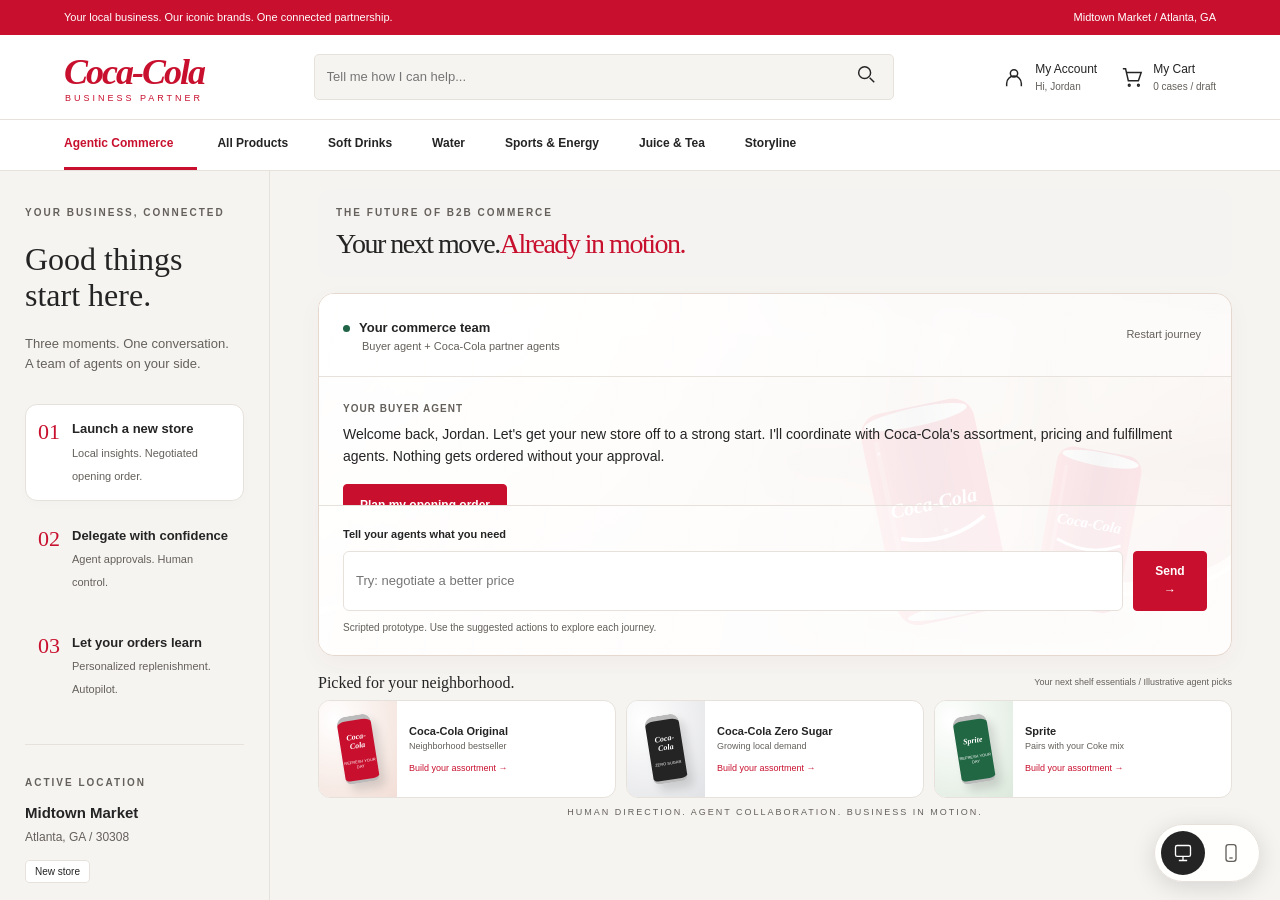
==== index.html @ 87eef121 "Separate home recommendations and soften conversation artwork" ====
<!doctype html>
<html lang="en">
<head>
  <meta charset="utf-8"><meta name="viewport" content="width=device-width, initial-scale=1">
  <title>Coca-Cola Inspired | The Conversational Storefront</title>
  <link rel="stylesheet" href="styles.css"><link rel="stylesheet" href="storefront.css?v=4"><link rel="stylesheet" href="home.css?v=8"><script src="catalog-data.js?v=6" defer></script><script src="storefront.js?v=7" defer></script><script src="app.js?v=8" defer></script>
</head>
<body class="conversation-page">
  <a class="skip" href="#main">Skip to conversation</a>
  <header id="storefront-header"></header>
  <div class="shell">
    <aside><p class="eyebrow">YOUR BUSINESS, CONNECTED</p><h2>Good things<br>start here.</h2><p class="muted">Three moments. One conversation.<br>A team of agents on your side.</p><nav aria-label="Demo journeys" id="journeys"></nav><div class="store"><span class="eyebrow">ACTIVE LOCATION</span><h3>Midtown Market</h3><p>Atlanta, GA / 30308</p><span class="tag">New store</span></div><button id="story-toggle" class="secondary">View storyboard</button><p class="disclaimer">Unofficial concept demo.<br>All data, agents and transactions are simulated. Not affiliated with Coca-Cola.</p></aside>
    <main id="main"><section class="intro"><div><p class="eyebrow">THE FUTURE OF B2B COMMERCE</p><h1>Your next move.<br><span>Already in motion.</span></h1><p>Your buyer agent and Coca-Cola's team work together.<br>You set the direction. They handle the details.</p></div><div class="hero-art" aria-hidden="true"><div class="can">Coca-Cola<small>ORIGINAL TASTE</small></div><div class="can zero">Coke<small>ZERO SUGAR</small></div></div></section><section id="storyboard" hidden></section><section class="conversation" aria-label="Commerce conversation"><div class="conversation-header"><div><span class="online" aria-hidden="true"></span><strong>Your commerce team</strong><small>Buyer agent + Coca-Cola partner agents</small></div><button class="text-button" id="reset">Restart journey</button></div><div id="messages" role="log" aria-label="Conversation messages" aria-live="polite" aria-relevant="additions"></div><form id="composer"><label for="prompt">Tell your agents what you need</label><div class="input-row"><input id="prompt" autocomplete="off" placeholder="Try: negotiate a better price" maxlength="500"><button type="submit" class="primary">Send <span aria-hidden="true">&rarr;</span></button></div><small>Scripted prototype. Use the suggested actions to explore each journey.</small></form></section><footer>HUMAN DIRECTION. AGENT COLLABORATION. BUSINESS IN MOTION.</footer></main>
  </div>
</body></html>
---- styles.css ----
:root{--dxp-g-brand:#c8102e;--dxp-g-brand-1:#a20d25;--dxp-g-brand-contrast:#fff;--dxp-g-root:#fff;--dxp-g-root-contrast:#242424;--dxp-g-neutral:#f6f4f1;--muted:#64605b;--line:#e6e1db;--green:#206346;--green-bg:#edf6ef;--amber:#805000;--amber-bg:#fff5df;--radius:12px;--space:24px}
*{box-sizing:border-box}body{margin:0;background:var(--dxp-g-neutral);color:var(--dxp-g-root-contrast);font-family:Arial,Helvetica,sans-serif;font-size:15px;line-height:1.55}button,input{font:inherit}button{cursor:pointer;min-height:44px}button:disabled{cursor:default;opacity:.6}button,a,input,summary{outline-offset:4px}*:focus-visible{outline:3px solid var(--dxp-g-brand)}[hidden]{display:none!important}header{height:96px;background:var(--dxp-g-root);border-bottom:1px solid var(--line);display:flex;align-items:center;justify-content:space-between;padding:0 5%}.brand{color:var(--dxp-g-brand);font:bold italic 36px Georgia,serif;text-decoration:none;letter-spacing:-2px}.brand span{display:block;font:9px Arial;letter-spacing:3px;text-align:center;margin-top:0}.header-note{color:var(--muted);font:italic 19px Georgia}.account{display:flex;align-items:center;gap:12px;font-size:13px}.account small{display:block;color:var(--muted)}.avatar{display:grid;place-items:center;width:40px;height:40px;border-radius:50%;background:var(--dxp-g-neutral);font-weight:bold}.shell{display:grid;grid-template-columns:270px minmax(0,1fr);max-width:1440px;margin:auto}aside{padding:42px 25px;border-right:1px solid var(--line)}.eyebrow{font-size:10px;font-weight:700;letter-spacing:2px;color:var(--muted)}aside h2{font:32px/1.15 Georgia;margin:20px 0}.muted{color:var(--muted);font-size:13px}nav{display:grid;gap:10px;margin:30px 0}.journey{background:transparent;border:1px solid transparent;border-radius:var(--radius);text-align:left;padding:14px 12px;display:flex;gap:12px;width:100%;color:var(--dxp-g-root-contrast)}.journey[aria-current="true"]{background:var(--dxp-g-root);border-color:var(--line);box-shadow:0 4px 12px #00000004}.journey .number{color:var(--dxp-g-brand);font:22px Georgia}.journey strong{font-size:13px;display:block}.journey small{font-size:11px;color:var(--muted)}.store{border-top:1px solid var(--line);padding:24px 0}.store h3{font-size:15px;margin:8px 0 0}.store p{font-size:12px;margin:4px 0 12px;color:var(--muted)}.tag{font-size:10px;padding:5px 9px;background:var(--dxp-g-root);border:1px solid var(--line);border-radius:4px}.disclaimer{font-size:10px;color:var(--muted);margin-top:26px}main{padding:36px 48px 20px;min-width:0}.intro{display:flex;justify-content:space-between;align-items:center;margin-bottom:28px;gap:20px}.intro h1{font:46px/1.08 Georgia;letter-spacing:-1.5px;margin:14px 0}.intro h1 span{color:var(--dxp-g-brand)}.intro p:not(.eyebrow){color:var(--muted);font-size:13px}.hero-art{display:flex;align-items:center;padding:20px 15px;min-width:200px}.can{background:var(--dxp-g-brand);width:85px;height:155px;border-radius:18px 18px 22px 22px;color:white;transform:rotate(-12deg);box-shadow:inset 7px 0 14px #ffffff30,inset -9px 0 14px #00000025,0 15px 20px #00000015;border-top:8px solid #c9c9c9;border-bottom:5px solid #b7b7b7;display:flex;flex-direction:column;justify-content:center;text-align:center;font:bold italic 21px Georgia;letter-spacing:-1px}.can small{font:7px Arial;letter-spacing:1px;margin-top:15px}.can.zero{background:#232323;transform:rotate(10deg);margin-left:10px;height:140px}.conversation{background:var(--dxp-g-root);border:1px solid var(--line);border-radius:16px;overflow:hidden;box-shadow:0 8px 30px #00000003}.conversation-header{display:flex;justify-content:space-between;align-items:center;padding:19px 24px;border-bottom:1px solid var(--line);gap:10px}.conversation-header strong{font-size:13px}.conversation-header small{display:block;margin-left:19px;font-size:11px;color:var(--muted)}.online{display:inline-block;width:7px;height:7px;background:var(--green);border-radius:50%;margin-right:9px}.text-button{border:0;background:transparent;color:var(--muted);font-size:11px}#messages{padding:24px;min-height:280px;display:grid;gap:20px}.message{max-width:100%;font-size:14px}.sender{font-size:10px;letter-spacing:1px;text-transform:uppercase;font-weight:bold;color:var(--muted);margin-bottom:8px}.message p{margin:0 0 12px}.message.user{justify-self:end;max-width:85%;padding:14px 18px;background:var(--dxp-g-neutral);border-radius:12px 12px 0 12px}.message.user p{margin:0}.agent-mark{color:var(--dxp-g-brand)}details{border:1px solid var(--line);border-radius:8px;margin:12px 0;background:var(--dxp-g-neutral);font-size:12px}summary{cursor:pointer;padding:12px 15px;font-weight:bold;min-height:44px}.exchange{padding:12px 15px;border-top:1px solid var(--line)}.exchange strong{display:block;color:var(--dxp-g-brand);font-size:10px;letter-spacing:.5px}.card{border:1px solid var(--line);border-radius:var(--radius);padding:20px;margin-top:12px}.card h3{font:23px Georgia;margin:0 0 6px}.card .sub{font-size:11px;color:var(--muted);margin-bottom:16px}.product{display:grid;grid-template-columns:36px 1fr auto;gap:12px;align-items:center;padding:12px 0;border-bottom:1px solid var(--line)}.mini-can{width:25px;height:40px;background:var(--dxp-g-brand);border-radius:5px;border-top:3px solid #c9c9c9;color:white;font:bold italic 8px Georgia;display:grid;place-items:center}.mini-can.black{background:#232323}.mini-can.green{background:#267447}.mini-can.orange{background:#bc5100}.product strong{font-size:12px}.product small{display:block;font-size:11px;color:var(--muted)}.price{font-size:12px;text-align:right}.total{display:flex;justify-content:space-between;padding:16px 0 0;font-weight:bold}.actions{display:flex;gap:8px;flex-wrap:wrap;margin-top:16px}.primary,.secondary{padding:10px 16px;border-radius:4px;font-size:12px;font-weight:bold}.primary{background:var(--dxp-s-button-color-background,var(--dxp-g-brand));color:var(--dxp-g-brand-contrast);border:1px solid var(--dxp-g-brand)}.primary:hover{background:var(--dxp-g-brand-1)}.secondary{background:var(--dxp-g-root);border:1px solid var(--line);color:var(--dxp-g-root-contrast)}.status{padding:14px;background:var(--green-bg);color:var(--green);border-radius:8px;font-size:12px;margin-top:12px}.status.warning{background:var(--amber-bg);color:var(--amber)}.facts{display:grid;grid-template-columns:1fr 1fr;gap:12px;margin:15px 0}.facts div{background:var(--dxp-g-neutral);padding:12px;border-radius:6px;font-size:12px}.facts small{display:block;color:var(--muted);font-size:10px}#composer{padding:20px 24px;border-top:1px solid var(--line)}#composer label{font-size:11px;font-weight:bold;display:block;margin-bottom:8px}.input-row{display:flex;gap:10px}input{width:100%;min-width:0;padding:12px;border:1px solid var(--line);border-radius:6px;font-size:13px}#composer small{display:block;font-size:10px;color:var(--muted);margin-top:9px}footer{text-align:center;font-size:9px;letter-spacing:2px;color:var(--muted);padding:24px 0}.skip{position:absolute;top:-100px;background:white;padding:10px;z-index:2}.skip:focus{top:0}#storyboard{background:white;border:1px solid var(--line);padding:24px;border-radius:12px;margin-bottom:24px}#storyboard h2{font:28px Georgia;margin-top:0}#storyboard h3{color:var(--dxp-g-brand);font-size:15px}#storyboard li{font-size:13px;margin:8px 0}
@media(min-width:1400px){main{padding-right:70px;padding-left:70px}}@media(max-width:1000px){main{padding:28px 24px}.shell{grid-template-columns:220px minmax(0,1fr)}aside{padding:30px 18px}.intro h1{font-size:36px}.hero-art{min-width:150px}.can{width:65px;height:130px;font-size:17px}.can.zero{height:120px}}@media(max-width:700px){header{height:78px;padding:0 20px}.brand{font-size:28px}.header-note{display:none}.account{font-size:11px}.avatar{width:32px;height:32px}.shell{display:block}aside{padding:18px 20px;border-right:0;border-bottom:1px solid var(--line)}aside>h2,aside>.eyebrow,aside>.muted,.store,.disclaimer{display:none}nav{display:flex;margin:0 0 12px;gap:4px}.journey{padding:8px;gap:6px}.journey small{display:none}.journey strong{font-size:11px}.journey .number{font-size:18px}#story-toggle{min-height:32px;padding:5px 10px;font-size:10px}main{padding:24px 16px}.intro h1{font-size:34px}.intro p:not(.eyebrow){font-size:12px}.hero-art{display:none}#messages,.conversation-header,#composer{padding:16px}.card{padding:15px}.facts{grid-template-columns:1fr}.conversation-header small{font-size:9px}.product{gap:8px}.eyebrow{font-size:9px}footer{letter-spacing:1px}}
---- storefront.css ----
#storefront-header{display:block;height:auto;padding:0}.shop-announcement{padding:9px 5%;background:var(--dxp-g-brand);color:var(--dxp-g-brand-contrast);font-size:11px;display:flex;justify-content:space-between;gap:16px}.shop-header{display:flex;align-items:center;justify-content:space-between;gap:32px;padding:24px 5%}.shop-header .brand{flex-shrink:0}#catalog-search{display:flex;max-width:580px;flex:1;background:var(--dxp-g-neutral);border:1px solid var(--line);border-radius:5px}#catalog-search input{border:0;background:transparent}#catalog-search button{border:0;background:transparent;padding:8px 16px;color:var(--dxp-g-root-contrast)}.shop-tools{display:flex;gap:24px}.shop-tools button{display:flex;align-items:center;gap:10px;border:0;background:transparent;text-align:left;padding:0;color:var(--dxp-g-root-contrast);white-space:nowrap;font-size:12px}.shop-tools small{display:block;color:var(--muted);font-size:10px}.shop-nav{display:flex;flex-wrap:wrap;gap:0;margin:0;padding:0 5%;border-top:1px solid var(--line)}.shop-nav a,.shop-nav button{display:flex;align-items:center;min-height:50px;padding:12px 20px;border:0;border-bottom:3px solid transparent;background:transparent;color:var(--dxp-g-root-contrast);text-decoration:none;font-size:12px;font-weight:bold}.shop-nav a:first-child{padding-left:0;padding-right:24px}.shop-nav a[aria-current="page"]{border-bottom-color:var(--dxp-g-brand);color:var(--dxp-g-brand)}.shop-nav button:hover,.shop-nav a:hover{color:var(--dxp-g-brand)}.sr-only{position:absolute;width:1px;height:1px;padding:0;margin:-1px;overflow:hidden;clip-path:inset(50%);white-space:nowrap;border:0}.shop-dialog{border:1px solid var(--line);border-radius:12px;padding:24px;width:min(540px,calc(100% - 32px));max-height:85vh;color:var(--dxp-g-root-contrast)}.shop-dialog::backdrop{background:#0006}.dialog-close{float:right}.shop-dialog h2{font:28px Georgia;margin-right:80px}.shop-dialog p{border-bottom:1px solid var(--line);padding-bottom:12px;font-size:14px}.shop-dialog small{display:block;color:var(--muted);font-size:12px}.story-page{max-width:1050px;margin:auto;padding:48px 32px}.story-intro{max-width:740px;margin-bottom:48px}.story-intro h1{font:48px/1.1 Georgia;letter-spacing:-1px}.story-intro h1 span{color:var(--dxp-g-brand)}.story-intro>p:not(.eyebrow){color:var(--muted);max-width:650px}.story-link{display:inline-block;text-decoration:none;min-height:44px;margin-top:12px}.story-thread{display:grid;grid-template-columns:80px 1fr;gap:24px;padding:32px;background:var(--dxp-g-root);border:1px solid var(--line);border-radius:12px;margin-bottom:24px}.story-number{font:48px Georgia;color:var(--dxp-g-brand)}.story-thread h2{font:32px Georgia;margin:8px 0}.story-thread blockquote{margin:20px 0;padding-left:20px;border-left:3px solid var(--dxp-g-brand);font:italic 20px/1.5 Georgia}.story-thread li{margin:12px 0}.story-outcome{padding:16px;background:var(--green-bg);color:var(--green);font-size:13px}

/* Keep the storefront shell fixed while long conversations remain accessible. */
.conversation-page{height:100dvh;overflow:hidden;display:flex;flex-direction:column}
.conversation-page #storefront-header{flex-shrink:0}
.conversation-page .shell{flex:1;min-height:0;width:100%;margin:0 auto}
.conversation-page aside{overflow-y:auto;min-height:0;padding-top:24px}
.conversation-page main{display:flex;flex-direction:column;min-height:0;padding-top:18px;padding-bottom:12px}
.conversation-page .intro{flex-shrink:0;margin-bottom:16px}
.conversation-page .intro h1{font-size:32px;margin:8px 0}
.conversation-page .intro p{margin:6px 0}
.conversation-page .hero-art{padding:0 15px}
.conversation-page .can{height:100px;width:60px;font-size:16px}
.conversation-page .can.zero{height:90px}
.conversation-page .conversation{flex:1;min-height:0;display:flex;flex-direction:column}
.conversation-page .conversation-header,.conversation-page #composer{flex-shrink:0}
.conversation-page #messages{flex:1;min-height:0;overflow-y:auto;overscroll-behavior:contain;display:flex;flex-direction:column;scrollbar-gutter:stable}
.conversation-page .message{flex-shrink:0}
.conversation-page .message.user{align-self:flex-end}
.conversation-page footer{padding:8px 0;flex-shrink:0}
.conversation-page #storyboard{overflow-y:auto;max-height:35%;flex-shrink:0;margin-bottom:12px}
@media(max-width:700px){.conversation-page .shell{display:flex;flex-direction:column}.conversation-page aside{flex-shrink:0;padding:10px 16px;overflow:visible}.conversation-page main{flex:1;padding:12px 16px}.conversation-page .intro h1{font-size:24px}.conversation-page .intro h1 br{display:none}.conversation-page .intro p:not(.eyebrow){display:none}.conversation-page .intro{margin-bottom:10px}.conversation-page .shop-announcement{display:none}.conversation-page .shop-header{padding:10px 20px;gap:8px}.conversation-page .shop-nav{flex-wrap:nowrap;overflow-x:auto}.conversation-page .shop-nav a,.conversation-page .shop-nav button{white-space:nowrap;flex-shrink:0}.conversation-page #composer{padding:12px 16px}.conversation-page footer{display:none}}
@media(max-height:700px){.conversation-page .intro{display:none}.conversation-page aside>h2,.conversation-page aside>.muted{display:none}.conversation-page .conversation-header{padding-top:10px;padding-bottom:10px}.conversation-page #composer small{display:none}}
@media(max-width:1000px){.shop-header{gap:20px}.shop-tools{gap:16px}.shop-tools button span{display:none}.shop-nav a,.shop-nav button{padding:12px}.shop-header .brand{font-size:30px}}@media(max-width:700px){.shop-announcement{font-size:10px;padding:8px 20px}.shop-announcement span{display:none}.shop-header{padding:18px 20px;flex-wrap:wrap;gap:16px}.shop-header .brand{font-size:28px}.shop-tools{margin-left:auto}#catalog-search{order:3;flex-basis:100%;max-width:none}.shop-nav{padding:0 12px}.shop-nav a,.shop-nav button{font-size:11px;padding:10px;min-height:44px}.shop-nav a:first-child{padding-left:10px;padding-right:10px}.story-page{padding:28px 16px}.story-intro h1{font-size:36px}.story-thread{grid-template-columns:1fr;gap:4px;padding:24px}.story-number{font-size:34px}.story-thread h2{font-size:28px}.story-thread ol{padding-left:20px}}
---- home.css ----
.conversation-page main{position:relative;isolation:isolate}
.conversation-page main::before{content:none}
.conversation-page .intro{background:#f6f4f1ed;border-radius:12px;padding:10px 18px}
.conversation-page .intro h1{font-size:28px}
.conversation-page .shop-header{padding-top:16px;padding-bottom:16px}
.conversation-page .hero-art{display:none}
.conversation-page .intro h1 br{display:none}
.conversation-page .intro p:not(.eyebrow){display:none}
.conversation-page main{padding-bottom:72px}
.conversation-page .conversation{position:relative;isolation:isolate;background:transparent;border-color:#e5d8ce;box-shadow:0 8px 24px #4010200a}
.conversation-page .conversation::before{content:"";position:absolute;inset:0;z-index:-1;background:linear-gradient(100deg,rgba(255,255,255,.95),rgba(255,255,255,.87)),url("conversation-backdrop.svg?v=8") center/cover}
.conversation-page .conversation-header,.conversation-page #composer{background:#ffffff55}
.conversation-page .home-recommendations{flex-shrink:0;margin-top:18px;background:var(--dxp-g-neutral);padding:0;position:relative}
.recommendation-heading{display:flex;align-items:center;justify-content:space-between;gap:12px;margin-bottom:8px}
.recommendation-heading h2{font:16px Georgia;margin:0}
.recommendation-heading>span{font-size:9px;color:var(--muted)}
.recommendation-items{display:grid;grid-template-columns:repeat(3,minmax(0,1fr));gap:10px}
.home-product{display:flex;align-items:center;gap:12px;padding:0;background:var(--dxp-g-root);border:1px solid var(--line);border-radius:12px;color:var(--dxp-g-root-contrast);text-decoration:none;min-width:0;overflow:hidden}
.home-product .mini-can{flex-shrink:0}
.home-product strong{font-size:11px;display:block}
.home-product small{font-size:9px;color:var(--muted);display:block}
.home-product>span{margin-left:auto;color:var(--dxp-g-brand)}
.home-product:hover{border-color:var(--dxp-g-brand)}
.home-product-art{--drink:var(--dxp-g-brand);width:78px;min-width:78px;height:96px;display:grid;place-items:center;background:radial-gradient(ellipse at 20% 20%,#fff,#f2ded6);overflow:hidden}
.home-product-art.black{--drink:#242424;background:radial-gradient(ellipse at 20% 20%,#fff,#e1e2e5)}
.home-product-art.green{--drink:#226744;background:radial-gradient(ellipse at 20% 20%,#fff,#dce9dc)}
.home-drink{background:var(--drink);width:34px;height:68px;border-radius:9px 9px 6px 6px;border-top:5px solid #bbb;border-bottom:3px solid #bbb;transform:rotate(-9deg);box-shadow:5px 7px 10px #0002;display:flex;flex-direction:column;justify-content:center;text-align:center;color:white}
.home-drink>span{font:bold italic 8px Georgia}.home-drink>small{font:4px Arial;color:white;margin-top:9px}
.home-product-copy{padding:10px 8px 10px 0;min-width:0}
.home-product-copy>span{display:block;color:var(--dxp-g-brand);font-size:9px;margin-top:8px}
@media(max-width:1000px){.home-product-art{width:54px;min-width:54px;height:82px}.home-product{gap:8px}.home-product-copy>span{font-size:8px}}
@media(max-width:700px){.conversation-page main::before{content:none}.home-product{flex-direction:column;gap:0}.home-product-art{width:100%;height:48px}.home-drink{height:42px;width:23px;border-top-width:3px}.home-drink>span{font-size:6px}.home-drink>small{display:none}.home-product-copy{padding:7px 5px}.home-product-copy>span{font-size:8px;margin-top:4px}.conversation-page .home-recommendations{margin-top:12px}}
@media(max-height:650px){.home-product-art{height:40px}.home-product-copy>span{display:none}.home-drink{height:34px;width:22px}.conversation-page .home-recommendations{margin-top:8px}}
@media(max-width:700px){.conversation-page .shop-header{padding-top:8px;padding-bottom:8px}.conversation-page .intro{display:none}.conversation-page main{padding-bottom:58px}.home-product-art{height:38px}.home-product-copy>span{display:none}.home-product-copy{padding:5px}.conversation-page #composer small{display:none}}
@media(max-width:1000px){.recommendation-heading>span{display:none}.home-product small{display:none}.home-product{padding:8px;gap:6px}.home-product>span{display:none}}
@media(max-width:700px){.conversation-page main::before{inset:6px 10px 95px}.recommendation-heading h2{font-size:13px}.home-product strong{font-size:9px}.home-product .mini-can{width:18px;height:30px;font-size:6px}.recommendation-items{gap:5px}}
@media(max-height:650px){.home-product{padding:5px}.home-product .mini-can{height:24px}.recommendation-heading{margin-bottom:4px}.conversation-page #composer{padding-top:8px;padding-bottom:8px}}
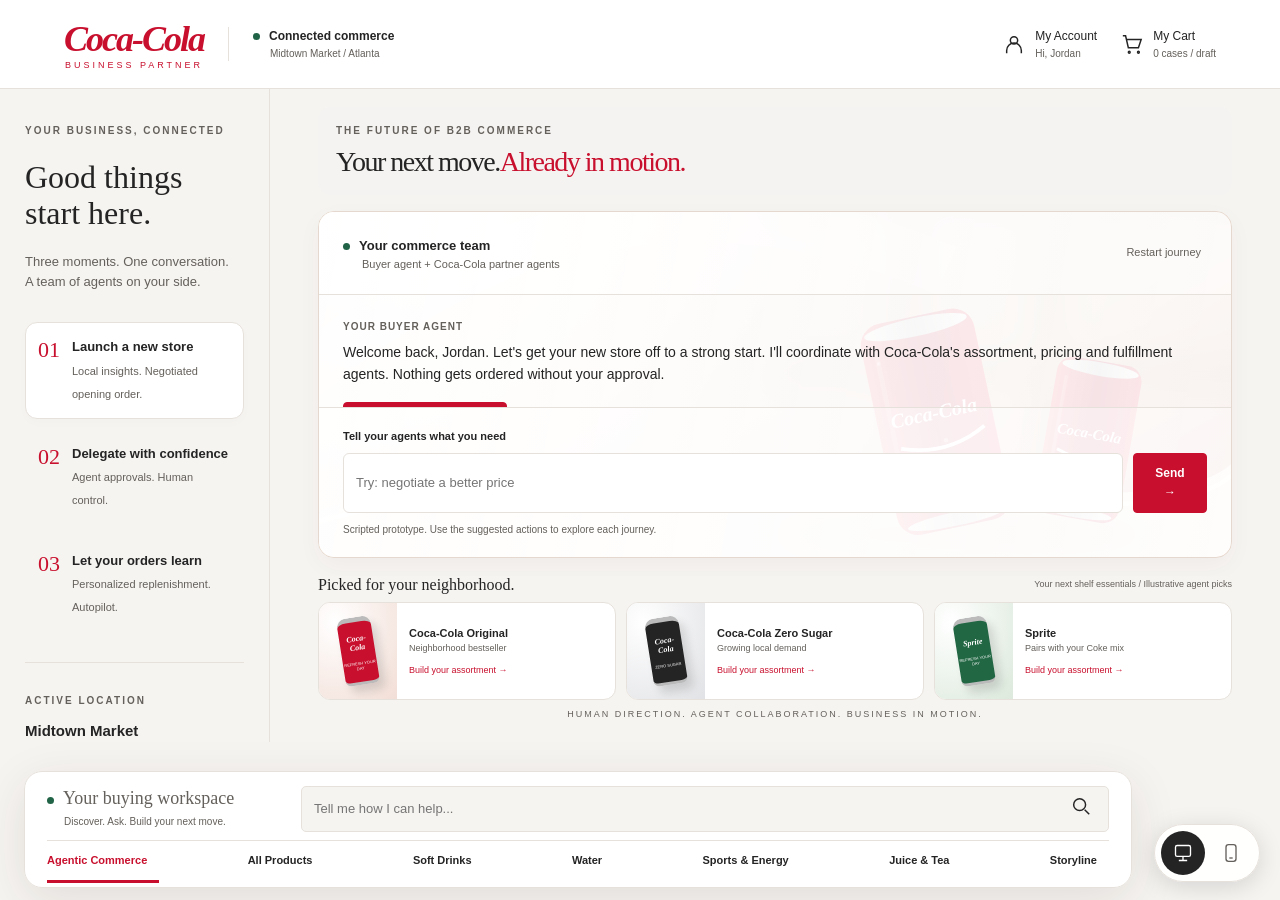
==== commit c90b02cb: "Move search and navigation into fixed future-commerce dock" ====
--- a/index.html
+++ b/index.html
@@ -3,7 +3,7 @@
 <head>
   <meta charset="utf-8"><meta name="viewport" content="width=device-width, initial-scale=1">
   <title>Coca-Cola Inspired | The Conversational Storefront</title>
-  <link rel="stylesheet" href="styles.css"><link rel="stylesheet" href="storefront.css?v=4"><link rel="stylesheet" href="home.css?v=8"><script src="catalog-data.js?v=6" defer></script><script src="storefront.js?v=7" defer></script><script src="app.js?v=8" defer></script>
+  <link rel="stylesheet" href="styles.css"><link rel="stylesheet" href="storefront.css?v=4"><link rel="stylesheet" href="home.css?v=8"><script src="catalog-data.js?v=6" defer></script><script src="storefront.js?v=9" defer></script><script src="app.js?v=8" defer></script>
 </head>
 <body class="conversation-page">
   <a class="skip" href="#main">Skip to conversation</a>
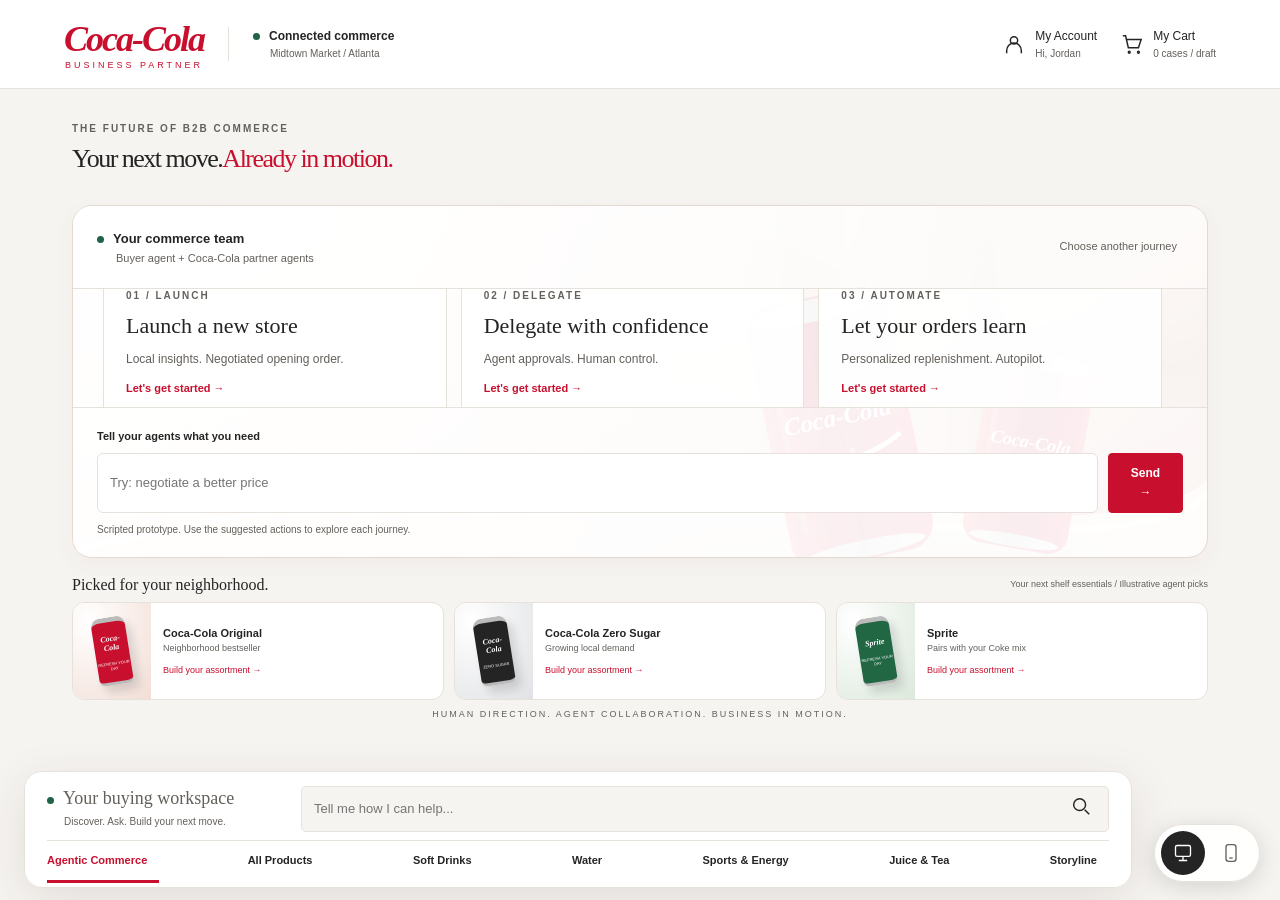
==== commit dd9a8555: "Move journey selection into conversation and remove left rail" ====
--- a/index.html
+++ b/index.html
@@ -3,13 +3,12 @@
 <head>
   <meta charset="utf-8"><meta name="viewport" content="width=device-width, initial-scale=1">
   <title>Coca-Cola Inspired | The Conversational Storefront</title>
-  <link rel="stylesheet" href="styles.css"><link rel="stylesheet" href="storefront.css?v=4"><link rel="stylesheet" href="home.css?v=8"><script src="catalog-data.js?v=6" defer></script><script src="storefront.js?v=9" defer></script><script src="app.js?v=8" defer></script>
+  <link rel="stylesheet" href="styles.css"><link rel="stylesheet" href="storefront.css?v=4"><link rel="stylesheet" href="home.css?v=8"><link rel="stylesheet" href="conversation-journeys.css?v=10"><script src="catalog-data.js?v=6" defer></script><script src="storefront.js?v=9" defer></script><script src="app.js?v=10" defer></script>
 </head>
 <body class="conversation-page">
   <a class="skip" href="#main">Skip to conversation</a>
   <header id="storefront-header"></header>
   <div class="shell">
-    <aside><p class="eyebrow">YOUR BUSINESS, CONNECTED</p><h2>Good things<br>start here.</h2><p class="muted">Three moments. One conversation.<br>A team of agents on your side.</p><nav aria-label="Demo journeys" id="journeys"></nav><div class="store"><span class="eyebrow">ACTIVE LOCATION</span><h3>Midtown Market</h3><p>Atlanta, GA / 30308</p><span class="tag">New store</span></div><button id="story-toggle" class="secondary">View storyboard</button><p class="disclaimer">Unofficial concept demo.<br>All data, agents and transactions are simulated. Not affiliated with Coca-Cola.</p></aside>
     <main id="main"><section class="intro"><div><p class="eyebrow">THE FUTURE OF B2B COMMERCE</p><h1>Your next move.<br><span>Already in motion.</span></h1><p>Your buyer agent and Coca-Cola's team work together.<br>You set the direction. They handle the details.</p></div><div class="hero-art" aria-hidden="true"><div class="can">Coca-Cola<small>ORIGINAL TASTE</small></div><div class="can zero">Coke<small>ZERO SUGAR</small></div></div></section><section id="storyboard" hidden></section><section class="conversation" aria-label="Commerce conversation"><div class="conversation-header"><div><span class="online" aria-hidden="true"></span><strong>Your commerce team</strong><small>Buyer agent + Coca-Cola partner agents</small></div><button class="text-button" id="reset">Restart journey</button></div><div id="messages" role="log" aria-label="Conversation messages" aria-live="polite" aria-relevant="additions"></div><form id="composer"><label for="prompt">Tell your agents what you need</label><div class="input-row"><input id="prompt" autocomplete="off" placeholder="Try: negotiate a better price" maxlength="500"><button type="submit" class="primary">Send <span aria-hidden="true">&rarr;</span></button></div><small>Scripted prototype. Use the suggested actions to explore each journey.</small></form></section><footer>HUMAN DIRECTION. AGENT COLLABORATION. BUSINESS IN MOTION.</footer></main>
   </div>
 </body></html>
--- a/conversation-journeys.css
+++ b/conversation-journeys.css
@@ -0,0 +1,14 @@
+.conversation-page .shell{display:block;max-width:1200px;width:100%}
+.conversation-page main{height:100%;padding-left:32px;padding-right:32px}
+.conversation-page .intro{padding:8px 0;background:transparent}
+.conversation-page .intro h1{font-size:26px}
+.conversation-page .conversation{border-radius:20px}
+.conversation-page #messages{padding:24px 30px}
+.conversation-journeys{display:grid;grid-template-columns:repeat(3,minmax(0,1fr));gap:14px;margin:18px 0}
+.conversation-journey{display:flex;flex-direction:column;gap:10px;text-align:left;padding:22px;border:1px solid var(--line);border-radius:12px;background:#fffffff0;color:var(--dxp-g-root-contrast);min-height:155px}
+.conversation-journey:hover{border-color:var(--dxp-g-brand);background:var(--dxp-g-root)}
+.conversation-journey strong{font:22px/1.2 Georgia}
+.conversation-journey small{font-size:12px;color:var(--muted)}
+.journey-cta{font-size:11px;font-weight:bold;color:var(--dxp-g-brand);margin-top:auto}
+.journey-disclaimer{font-size:10px;color:var(--muted)}
+@media(max-width:700px){.conversation-page main{padding:10px 16px}.conversation-page #messages{padding:16px}.conversation-journeys{grid-template-columns:1fr;gap:8px;margin:12px 0}.conversation-journey{min-height:0;padding:14px;gap:5px}.conversation-journey strong{font-size:19px}.conversation-journey small{font-size:11px}.journey-cta{font-size:10px}}
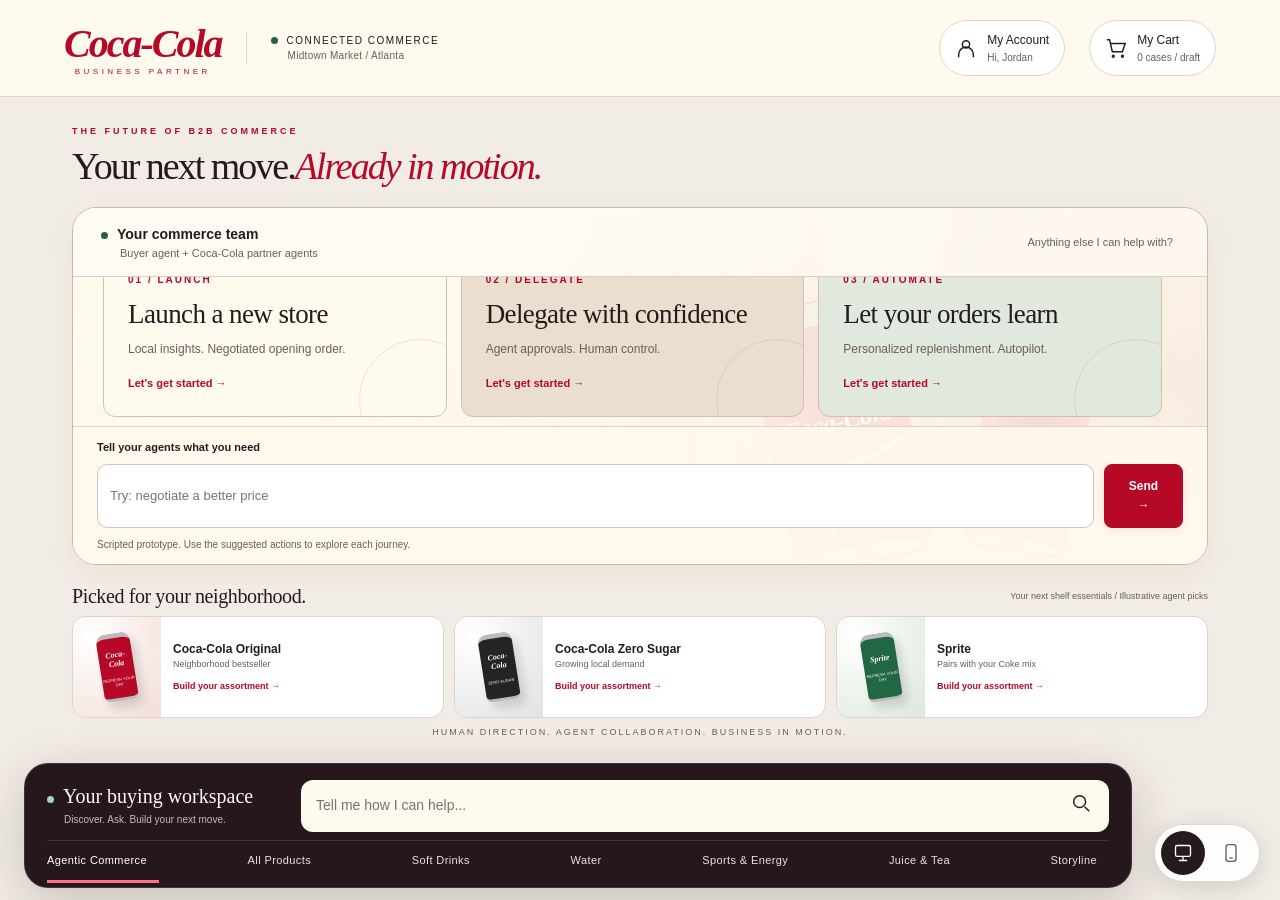
==== commit ea0f567b: "Introduce bold editorial future-commerce visual direction" ====
--- a/index.html
+++ b/index.html
@@ -3,7 +3,7 @@
 <head>
   <meta charset="utf-8"><meta name="viewport" content="width=device-width, initial-scale=1">
   <title>Coca-Cola Inspired | The Conversational Storefront</title>
-  <link rel="stylesheet" href="styles.css"><link rel="stylesheet" href="storefront.css?v=4"><link rel="stylesheet" href="home.css?v=8"><link rel="stylesheet" href="conversation-journeys.css?v=10"><script src="catalog-data.js?v=6" defer></script><script src="storefront.js?v=9" defer></script><script src="app.js?v=10" defer></script>
+  <link rel="stylesheet" href="styles.css"><link rel="stylesheet" href="storefront.css?v=4"><link rel="stylesheet" href="home.css?v=8"><link rel="stylesheet" href="conversation-journeys.css?v=10"><script src="catalog-data.js?v=6" defer></script><script src="storefront.js?v=11" defer></script><script src="app.js?v=10" defer></script>
 </head>
 <body class="conversation-page">
   <a class="skip" href="#main">Skip to conversation</a>
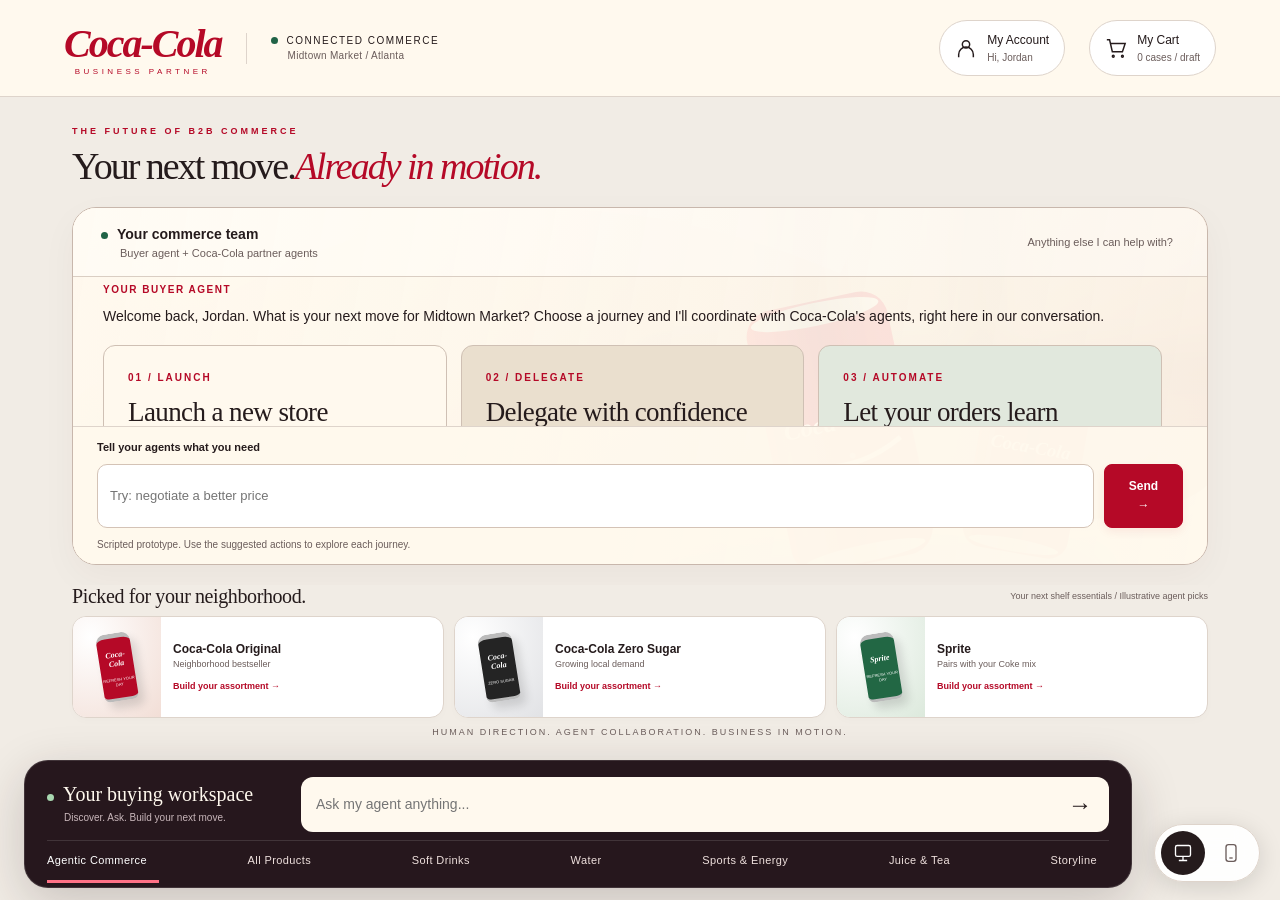
==== commit 0f529962: "Unify search and agent assistance within footer dock" ====
--- a/index.html
+++ b/index.html
@@ -3,7 +3,7 @@
 <head>
   <meta charset="utf-8"><meta name="viewport" content="width=device-width, initial-scale=1">
   <title>Coca-Cola Inspired | The Conversational Storefront</title>
-  <link rel="stylesheet" href="styles.css"><link rel="stylesheet" href="storefront.css?v=4"><link rel="stylesheet" href="home.css?v=8"><link rel="stylesheet" href="conversation-journeys.css?v=10"><script src="catalog-data.js?v=6" defer></script><script src="storefront.js?v=11" defer></script><script src="app.js?v=10" defer></script>
+  <link rel="stylesheet" href="styles.css"><link rel="stylesheet" href="storefront.css?v=4"><link rel="stylesheet" href="home.css?v=8"><link rel="stylesheet" href="conversation-journeys.css?v=10"><script src="catalog-data.js?v=6" defer></script><script src="storefront.js?v=13" defer></script><script src="app.js?v=10" defer></script>
 </head>
 <body class="conversation-page">
   <a class="skip" href="#main">Skip to conversation</a>
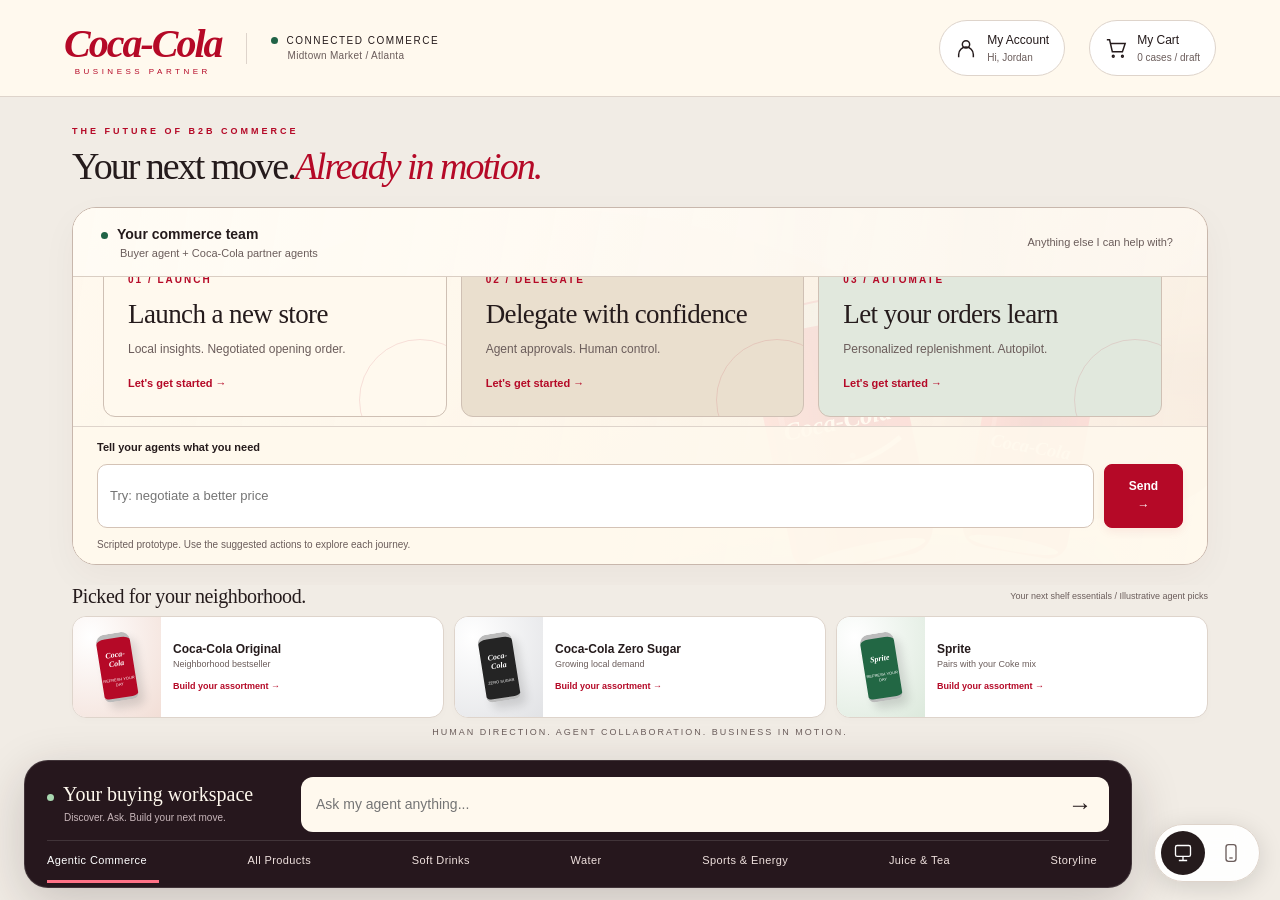
==== commit 3aa8a09f: "Expand conversational journeys and detailed storyline narratives" ====
--- a/index.html
+++ b/index.html
@@ -3,7 +3,7 @@
 <head>
   <meta charset="utf-8"><meta name="viewport" content="width=device-width, initial-scale=1">
   <title>Coca-Cola Inspired | The Conversational Storefront</title>
-  <link rel="stylesheet" href="styles.css"><link rel="stylesheet" href="storefront.css?v=4"><link rel="stylesheet" href="home.css?v=8"><link rel="stylesheet" href="conversation-journeys.css?v=10"><script src="catalog-data.js?v=6" defer></script><script src="storefront.js?v=13" defer></script><script src="app.js?v=10" defer></script>
+  <link rel="stylesheet" href="styles.css"><link rel="stylesheet" href="storefront.css?v=4"><link rel="stylesheet" href="home.css?v=8"><link rel="stylesheet" href="conversation-journeys.css?v=10"><script src="catalog-data.js?v=6" defer></script><script src="storefront.js?v=13" defer></script><script src="app.js?v=14" defer></script>
 </head>
 <body class="conversation-page">
   <a class="skip" href="#main">Skip to conversation</a>
